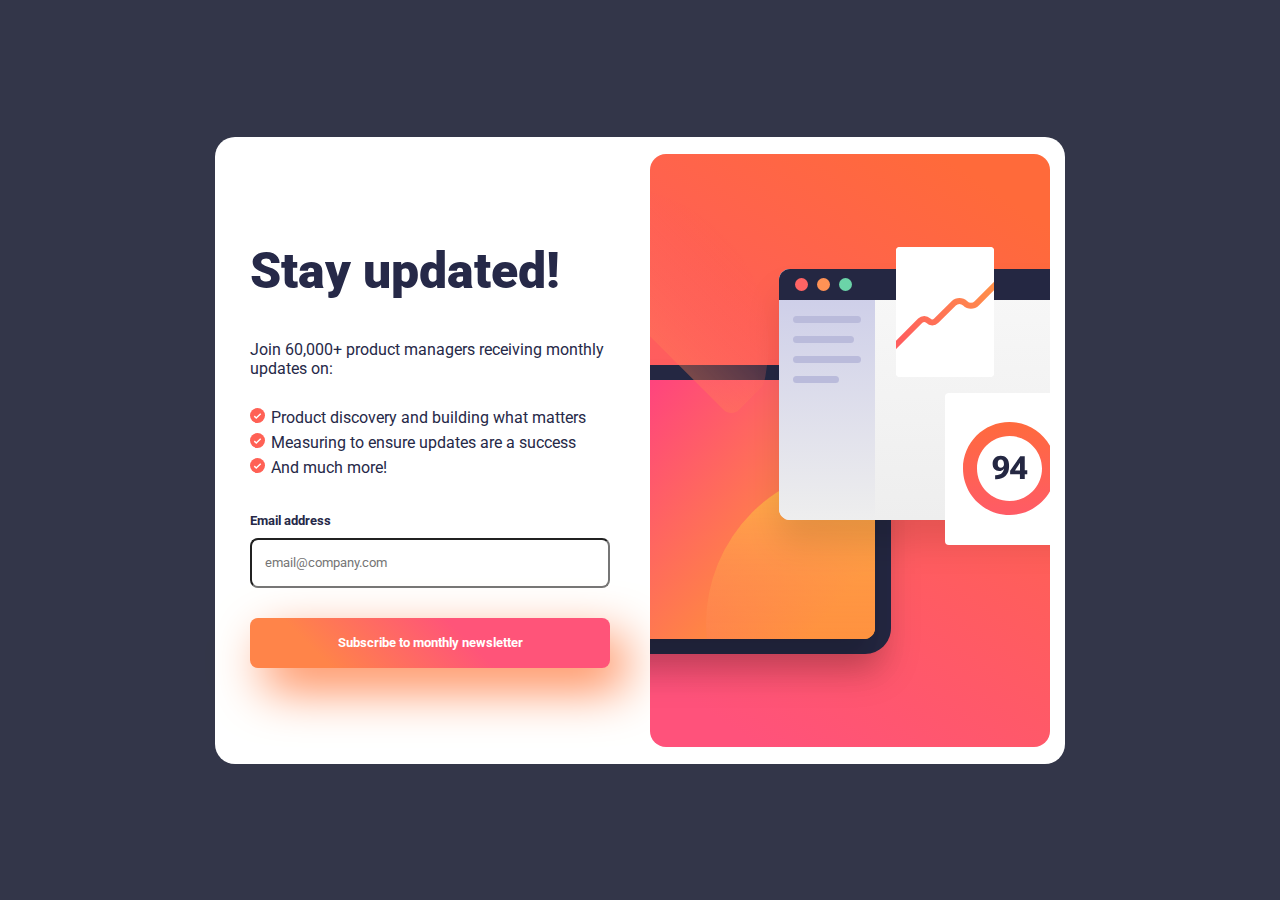
==== index.html @ a82b160a "Tela principal concluida" ====
<!DOCTYPE html>
<html lang="en">
<head>
  <meta charset="UTF-8">
  <meta name="viewport" content="width=device-width, initial-scale=1.0"> <!-- displays site properly based on user's device -->
  <link rel="stylesheet" href="assets/css/style.css">

  <link rel="icon" type="image/png" sizes="32x32" href="./assets/images/favicon-32x32.png">
  
  <title>Frontend Mentor | Newsletter sign-up form with success message</title>

  
</head>
<body>

  <!-- Sign-up form start -->

  <!-- Stay updated!

  Join 60,000+ product managers receiving monthly updates on:

  Product discovery and building what matters
  Measuring to ensure updates are a success
  And much more!

  Email address
  email@company.com

  Subscribe to monthly newsletter

  <!-- Sign-up form end -->

  <!-- Success message start -->

  <!--Thanks for subscribing!

  A confirmation email has been sent to ash@loremcompany.com. 
  Please open it and click the button inside to confirm your subscription.

  Dismiss message
 -->
  <!-- Success message end -->
  
  <div class="container">
    <div class=" left sub-container">
      <div class="header">
        <p class="head">Stay updated!</p>
      </div>
      <div class="text">
        <p>
          Join 60,000+ product managers receiving monthly updates on:
        </p>
      </div>
      <div class="lists">
        
          <p class="list">Product discovery and building what matters</p>
          <p class="list">Measuring to ensure updates are a success</p>
          <p class="list"> And much more!</p>

      
      </div>
      <form action="">
        <div class="form-input">
          <label for="email"><h5>Email address</h5></label>
          <input type="email" name="email" id="email" placeholder=" email@company.com" >
        </div>
        <div class="form-input">
          <button class="btn">
            Subscribe to monthly newsletter
          </button>
        </div>
      </form>
    </div>
    <div class="right sub-container">
      <img src="assets/images/illustration-sign-up-desktop.svg" alt="">
    </div>
  </div>
 
</body>
</html>
---- assets/css/style.css ----
@import url('https://fonts.googleapis.com/css2?family=Roboto:wght@400;700&display=swap');
*{
	margin: 0;
	padding: 0;
	box-sizing: border-box;
	font-family: 'Roboto', sans-serif;
	list-style: none;
	color:#262948;
}

body{
	display: flex;
	width: 100%;
	height: 100vh;
	background: #333649;
	justify-content: center;
	align-items: center;
	
}

.container{
	background: #fff;
	display: flex;
	padding:5px ;
	width: 850px;
	border-radius: 20px;

}
.sub-container{
	width: 50%;

	padding: 10px;
}
.left{
	display: flex;
	flex-direction: column;

	padding: 30px;


}
.left .head{
	
	margin-top:70px ;
	font-size:50px;
	font-weight: 900;

	
}
.left .text{
	margin-top:40px ;
	
}
.left .lists{
	margin-top:30px ;
	
}
.list{
	display: flex;
}

.list::before{
	content: url('/assets/images/icon-list.svg');
	
}
form{
	margin-top:30px ;
	
}

.form-input{
	
	
}

label, input{
	display: block;
	margin-bottom: 10px;
}

img{
	width: 100%;
	height: 100%;
}


input, button{
	width: 100%;
	height: 50px;
	border-radius: 8px;
	padding: 10px;

}

button{
	margin-top: 20px;
	color: #fff;
	font-weight: bold;
	border:none;
	background-image: linear-gradient(45deg,#ff8449 20%, #ff5479 60%);
	cursor: pointer;
	box-shadow: 15px 20px 50px #ff8149;
	}
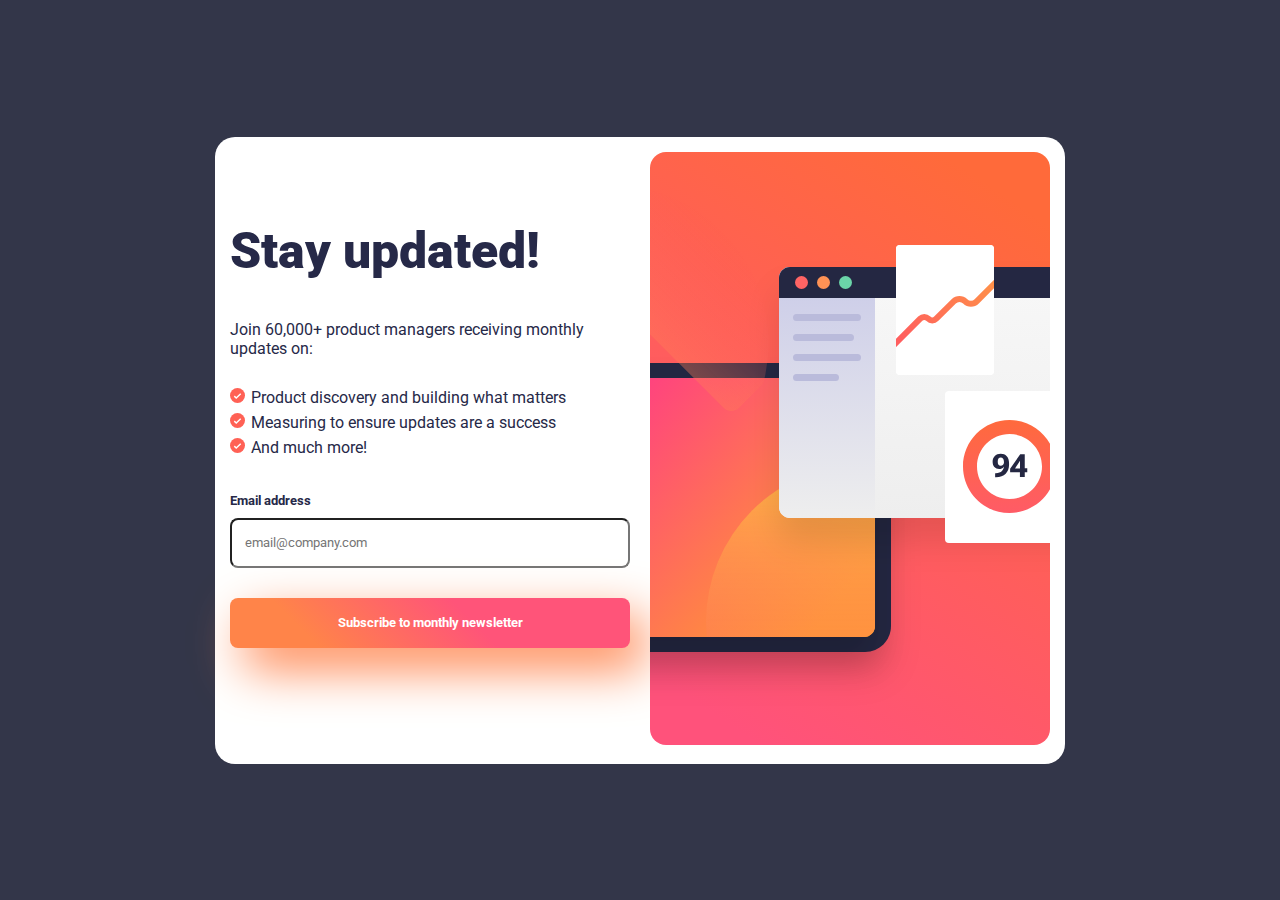
==== commit e3112718: "Function validate()" ====
--- a/index.html
+++ b/index.html
@@ -4,6 +4,7 @@
   <meta charset="UTF-8">
   <meta name="viewport" content="width=device-width, initial-scale=1.0"> <!-- displays site properly based on user's device -->
   <link rel="stylesheet" href="assets/css/style.css">
+  <script src="assets/js/script.js" defer></script>
 
   <link rel="icon" type="image/png" sizes="32x32" href="./assets/images/favicon-32x32.png">
   
@@ -59,11 +60,12 @@
 
       
       </div>
-      <form action="">
+      <form action="" method="post">
         <div class="form-input">
           <label for="email"><h5>Email address</h5></label>
           <input type="email" name="email" id="email" placeholder=" email@company.com" >
         </div>
+        <div class="box"><small></small> <small id="tex"></small></div>
         <div class="form-input">
           <button class="btn">
             Subscribe to monthly newsletter
@@ -74,7 +76,29 @@
     <div class="right sub-container">
       <img src="assets/images/illustration-sign-up-desktop.svg" alt="">
     </div>
+    <div class="right2 sub-container">
+      <img src="assets/images/illustration-sign-up-mobile.svg" alt="">
+    </div>
+
+    
   </div>
- 
+  
+  
+  </div>
+ <div class="janela-modal" id="janela-modal">
+    <div class="modal">
+      <img class="success" src="assets/images/icon-success.svg" alt="">
+      <h1>Thanks for subscribing!</h1>
+      <p id="success">
+        A confirmation email has been sent to <span>ash@loremcompany.com</span>. 
+  Please open it and click the button inside to confirm your subscription.
+      </p>
+      <button  class="btn-dismiss" id="fechar">
+         Dismiss message
+      </button>
+
+      
+    </div>
+
 </body>
 </html>--- a/assets/css/style.css
+++ b/assets/css/style.css
@@ -9,12 +9,11 @@
 }
 
 body{
-	display: flex;
+	display: grid;
 	width: 100%;
 	height: 100vh;
 	background: #333649;
-	justify-content: center;
-	align-items: center;
+	place-items: center;
 	
 }
 
@@ -78,6 +77,7 @@
 	margin-bottom: 10px;
 }
 
+
 img{
 	width: 100%;
 	height: 100%;
@@ -91,14 +91,113 @@
 	padding: 10px;
 
 }
-
-button{
+.box{
+	display: flex;
+	justify-content: space-between;
+}
+small{
+	color:red;
+	text-align: right;
+}
+
+.btn{
 	margin-top: 20px;
 	color: #fff;
 	font-weight: bold;
 	border:none;
+	outline: none;
 	background-image: linear-gradient(45deg,#ff8449 20%, #ff5479 60%);
 	cursor: pointer;
 	box-shadow: 15px 20px 50px #ff8149;
 	}
 
+	.right2{
+		display: none;
+	}
+
+/*=================================== Modal ================================*/
+.janela-modal{
+	background: #fff;
+	width: 100vw;
+	height:100vh;
+	position: absolute;
+	top:0;
+	left:0;
+	display: none;
+	align-items: center;
+	justify-content: center;
+	z-index: 9999;
+
+}
+.modal{
+	background: #fff;
+	width: 300px;
+	heigth:600px;
+	padding: 20px;
+	border-radius: 15px;
+}
+.success{
+	width: 30px;
+	margin-bottom: 10px;
+}
+.modal h1{
+
+	margin-bottom: 10px;
+
+}
+span{
+	font-weight: bold;
+}
+
+#success{
+	margin-bottom: 15px;
+}
+.btn-dismiss{
+	border:0;
+	background: #232472;
+	color:#fff;
+
+}
+
+.janela-modal.abrir{
+	display: flex;
+}
+
+@media (max-width:420px){
+
+
+.container{
+	background: #fff;
+	display: flex;
+	flex-direction: column-reverse;
+	justify-content: flex-start;
+	padding:5px ;
+	width: 100%;
+	border-radius: 20px;
+
+}
+
+/*.rigth{
+	display: none;*/
+}
+.img{
+	width: 50%;
+	height: 50%;
+}
+.sub-container{
+	width: 100%;
+	height: 70%;
+
+	padding: 10px;
+}
+.modal{
+	background: #fff;
+	width: 100%;
+	heigth:100%;
+	padding: 20px;
+	border-radius: 15px;
+}
+
+
+
+	}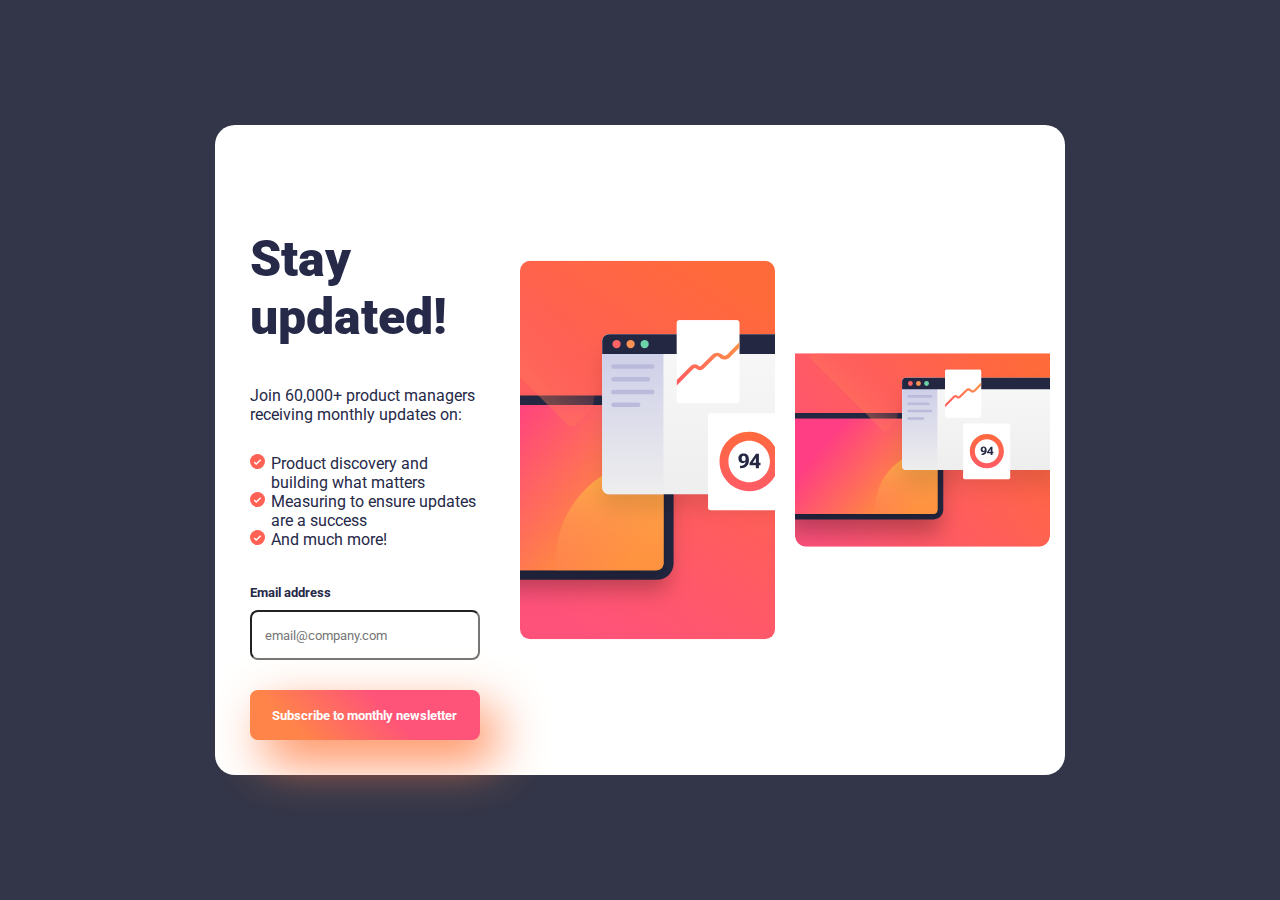
==== commit 99018c52: "Responsividade" ====
--- a/index.html
+++ b/index.html
@@ -76,7 +76,7 @@
     <div class="right sub-container">
       <img src="assets/images/illustration-sign-up-desktop.svg" alt="">
     </div>
-    <div class="right2 sub-container">
+    <div class="mid sub-container">
       <img src="assets/images/illustration-sign-up-mobile.svg" alt="">
     </div>
 
--- a/assets/css/style.css
+++ b/assets/css/style.css
@@ -111,8 +111,10 @@
 	box-shadow: 15px 20px 50px #ff8149;
 	}
 
-	.right2{
-		display: none;
+	
+
+	.caio{
+		display:none;
 	}
 
 /*=================================== Modal ================================*/
@@ -135,6 +137,7 @@
 	heigth:600px;
 	padding: 20px;
 	border-radius: 15px;
+	
 }
 .success{
 	width: 30px;
@@ -162,24 +165,50 @@
 .janela-modal.abrir{
 	display: flex;
 }
-
+/*======================================== Media ================================:*/
 @media (max-width:420px){
 
+
+body{
+	background: #fff;
+}
 
 .container{
 	background: #fff;
 	display: flex;
 	flex-direction: column-reverse;
 	justify-content: flex-start;
-	padding:5px ;
-	width: 100%;
+	width: 100%;
+	height: 100vh;
 	border-radius: 20px;
 
 }
-
-/*.rigth{
-	display: none;*/
-}
+.left{
+	display: flex;
+	flex-direction: column;
+
+	padding: 10spx;
+}
+
+.left .head{
+	
+	margin-top:40px ;
+	font-size:50px;
+	font-weight: 900;
+
+	
+}
+.right{
+	display: none;
+}
+
+.mid{
+		background-image: url('/assets/images/illustration-sign-up-mobile.svg');
+		background-size: cover;
+		height: 50%;
+	}
+
+
 .img{
 	width: 50%;
 	height: 50%;
@@ -190,14 +219,24 @@
 
 	padding: 10px;
 }
-.modal{
-	background: #fff;
-	width: 100%;
-	heigth:100%;
-	padding: 20px;
-	border-radius: 15px;
-}
-
+.janela-modal{
+	background: #fff;
+	width: 100%;
+	height:130%;
+	position: absolute;
+	top:0;
+	left:0;
+	display: none;
+	place-items: center;
+	/*align-items: center;
+	justify-content: center;*/
+	z-index: 9999;
+
+}
+
+.btn{
+	margin-bottom: 45px;
+}
 
 
 	}